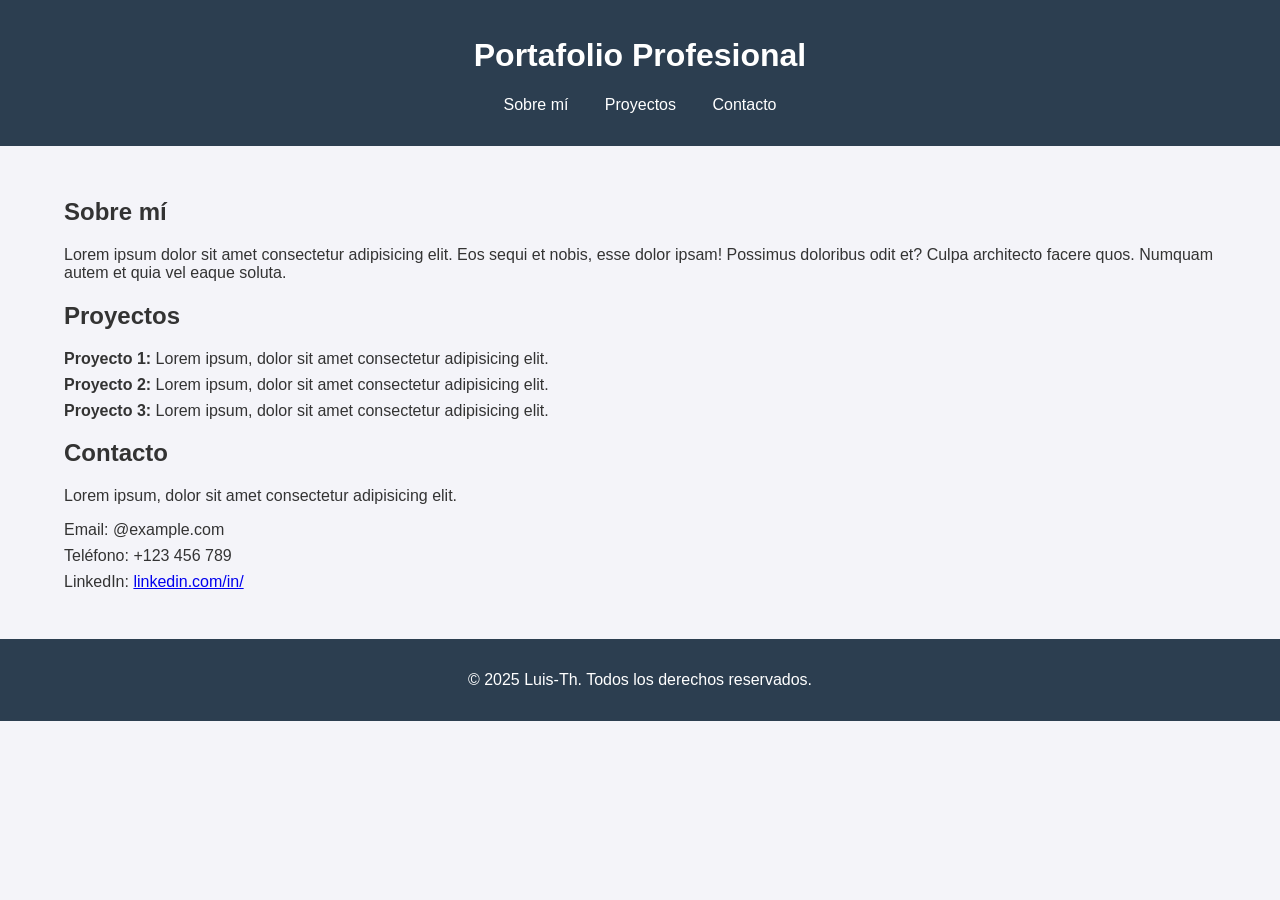
==== index.html @ f0400364 "Add files via upload" ====
<!DOCTYPE html>
<html lang="es">
<head>
    <meta charset="UTF-8">
    <meta name="viewport" content="width=device-width, initial-scale=1.0">
    <title>Portafolio</title>
    <link rel="stylesheet" href="./style/estilo.css">
</head>
<body id="fondo">
    <header>
        <div class="container">
            <h1>Portafolio Profesional</h1>
            <nav>
                <ul>
                    <li><a href="#about">Sobre mí</a></li>
                    <li><a href="#projects">Proyectos</a></li>
                    <li><a href="#contact">Contacto</a></li>
                </ul>
            </nav>
        </div>
    </header>
    <main>
        <section id="about" class="container">
            <h2>Sobre mí</h2>
            <p>Lorem ipsum dolor sit amet consectetur adipisicing elit. Eos sequi et nobis, esse dolor ipsam! Possimus doloribus odit et? Culpa architecto facere quos. Numquam autem et quia vel eaque soluta.</p>
        </section>
        <section id="projects" class="container">
            <h2>Proyectos</h2>
            <ul>
                <li><strong>Proyecto 1:</strong> Lorem ipsum, dolor sit amet consectetur adipisicing elit.</li>
                <li><strong>Proyecto 2:</strong> Lorem ipsum, dolor sit amet consectetur adipisicing elit.</li>
                <li><strong>Proyecto 3:</strong> Lorem ipsum, dolor sit amet consectetur adipisicing elit.</li>
            </ul>
        </section>
        <section id="contact" class="container">
            <h2>Contacto</h2>
            <p>Lorem ipsum, dolor sit amet consectetur adipisicing elit.</p>
            <ul>
                <li>Email: @example.com</li>
                <li>Teléfono: +123 456 789</li>
                <li>LinkedIn: <a href="https://www.linkedin.com/in/">linkedin.com/in/</a></li>
            </ul>
        </section>
    </main>
    <footer>
        <div class="container">
            <p>&copy; 2025 Luis-Th. Todos los derechos reservados.</p>
        </div>
    </footer>
    <script src="./scripts/main.js"></script>
</body>
</html>
---- style/estilo.css ----
body {
    font-family: 'Segoe UI', Tahoma, Geneva, Verdana, sans-serif;
    background-color: #f4f4f9;
    color: #333;
    margin: 0;
    padding: 0;
}

.container {
    width: 90%;
    max-width: 1200px;
    margin: 0 auto;
}

header {
    background-color: #2c3e50;
    color: white;
    padding: 1em 0;
    text-align: center;
}

nav ul {
    list-style-type: none;
    padding: 0;
}

nav ul li {
    display: inline;
    margin: 0 1em;
}

nav ul li a {
    color: white;
    text-decoration: none;
}

main {
    padding: 2em 0;
}

section {
    margin-bottom: 2em;
}

footer {
    background-color: #2c3e50;
    color: white;
    text-align: center;
    padding: 1em 0;
}

ul {
    list-style-type: none;
    padding: 0;
}

ul li {
    margin-bottom: 0.5em;
}

@media (max-width: 768px) {
    nav ul li {
        display: block;
        margin: 0.5em 0;
    }
}
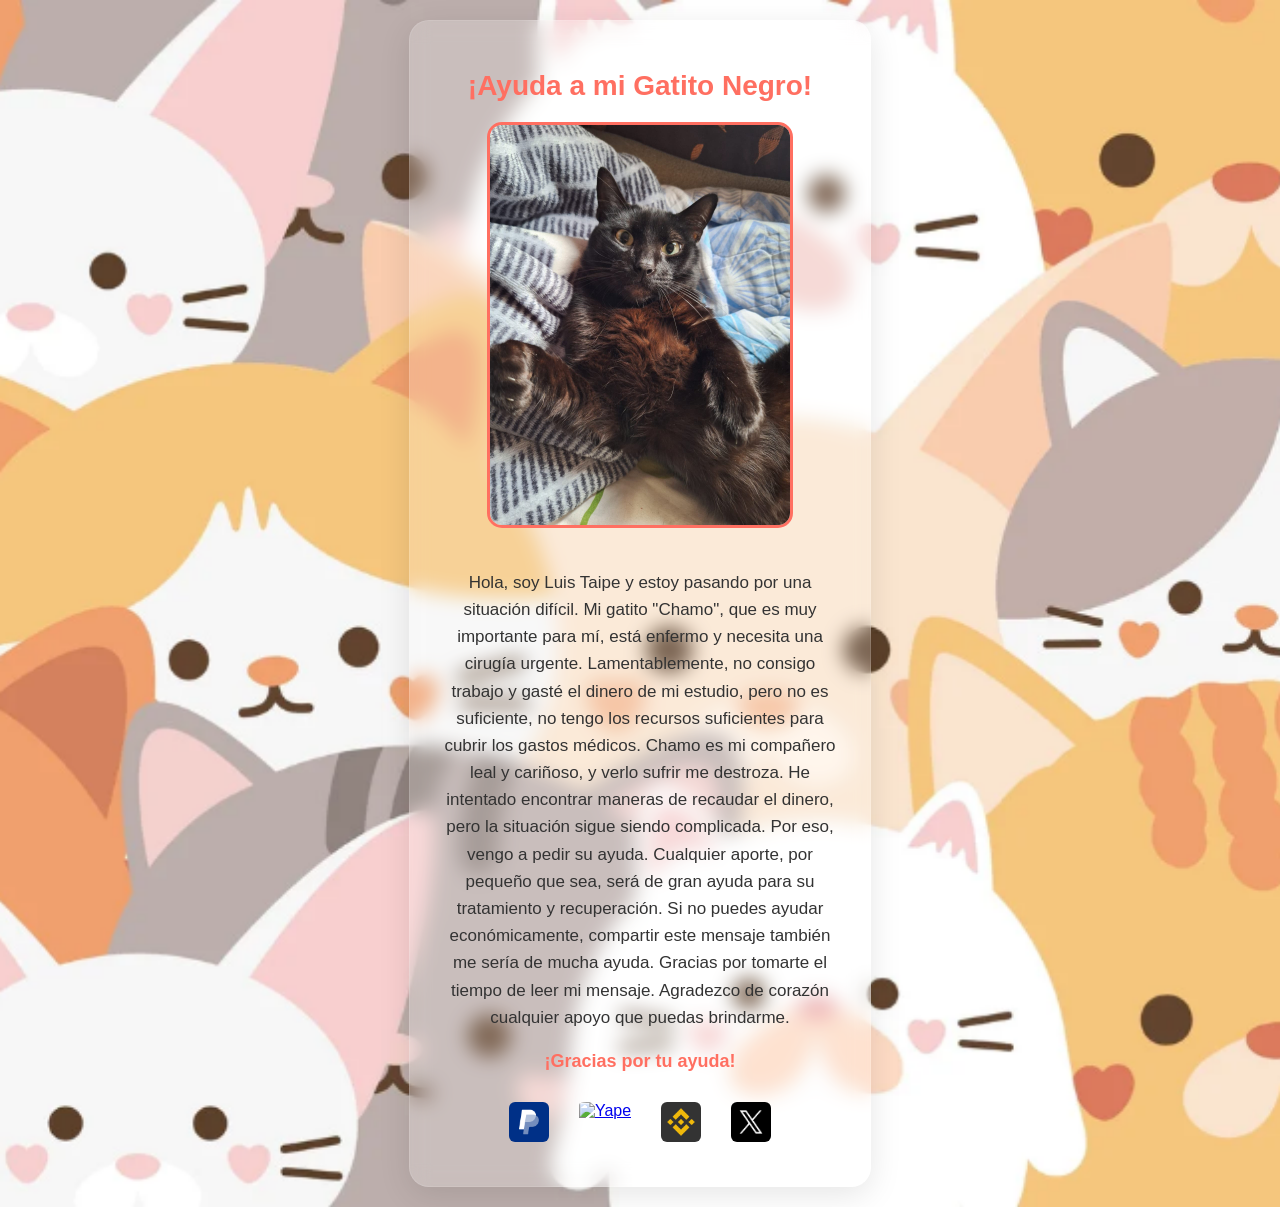
==== commit ef98b052: "Chamo Prueba" ====
--- a/index.html
+++ b/index.html
@@ -3,50 +3,168 @@
 <head>
     <meta charset="UTF-8">
     <meta name="viewport" content="width=device-width, initial-scale=1.0">
-    <title>Portafolio</title>
-    <link rel="stylesheet" href="./style/estilo.css">
+    <title>Recaudación para mi Gatito Negro</title>
+    <style>
+        :root {
+            --color-primary: #ff6f61; 
+            --color-background: #f0f0f0; 
+            --color-text: #333; 
+            --color-glass: rgba(255, 255, 255, 0.2); 
+            --color-shadow: rgba(0, 0, 0, 0.1); 
+        }
+
+        @media (prefers-color-scheme: dark) {
+            :root {
+                --color-background: #1a1a1a; 
+                --color-text: #f0f0f0; 
+                --color-glass: rgba(0, 0, 0, 0.2); 
+                --color-shadow: rgba(255, 255, 255, 0.1); 
+            }
+        }
+
+        body {
+            font-family: 'Segoe UI', Arial, sans-serif;
+            background-image: url('./gatos.png');
+            background-size: cover;
+            background-position: center;
+            background-repeat: no-repeat;
+            margin: 0;
+            padding: 0;
+            display: flex;
+            justify-content: center;
+            align-items: center;
+            min-height: 100vh;
+            color: var(--color-text);
+            transition: background-color 0.5s, color 0.5s;
+        }
+
+        .container {
+            background: var(--color-glass);
+            backdrop-filter: blur(10px); 
+            padding: 30px;
+            border-radius: 20px;
+            box-shadow: 0 8px 32px var(--color-shadow);
+            text-align: center;
+            max-width: 90%;
+            width: 400px;
+            margin: 20px;
+            border: 1px solid rgba(255, 255, 255, 0.1); 
+            animation: fadeIn 1s ease-out; 
+        }
+
+        h1 {
+            color: var(--color-primary);
+            font-size: 28px;
+            margin-bottom: 20px;
+            font-weight: 700;
+        }
+
+        .cat-image {
+            width: 100%;
+            max-width: 300px;
+            border-radius: 15px;
+            margin-bottom: 20px;
+            border: 3px solid var(--color-primary);
+            transition: transform 0.3s ease;
+        }
+
+        .cat-image:hover {
+            transform: scale(1.05); 
+        }
+
+        .description {
+            color: var(--color-text);
+            font-size: 17px;
+            line-height: 1.6;
+            margin-bottom: 20px;
+        }
+
+        .thank-you {
+            color: var(--color-primary);
+            font-size: 18px;
+            font-weight: 600;
+            margin-bottom: 20px;
+        }
+
+        .payment-buttons {
+            display: flex;
+            justify-content: center;
+            gap: 10px; 
+        }
+
+        .payment-button {
+            background-color: transparent; 
+            border: none;
+            padding: 10px;
+            border-radius: 50%; 
+            cursor: pointer;
+            transition: transform 0.3s ease;
+        }
+
+        .payment-button img {
+            width: 40px; 
+            height: 40px;
+            border-radius: 15%; 
+            transition: transform 0.3s ease;
+        }
+
+        .payment-button:hover {
+            transform: translateY(-5px); 
+        }
+
+        .payment-button:hover img {
+            transform: scale(1.1); 
+        }
+
+        @keyframes fadeIn {
+            from { opacity: 0; transform: translateY(20px); }
+            to { opacity: 1; transform: translateY(0); }
+        }
+
+        @media (max-width: 600px) {
+            h1 {
+                font-size: 24px;
+            }
+
+            .description, .thank-you {
+                font-size: 14px;
+            }
+
+            .payment-button img {
+                width: 30px; 
+                height: 30px;
+            }
+        }
+    </style>
 </head>
-<body id="fondo">
-    <header>
-        <div class="container">
-            <h1>Portafolio Profesional</h1>
-            <nav>
-                <ul>
-                    <li><a href="#about">Sobre mí</a></li>
-                    <li><a href="#projects">Proyectos</a></li>
-                    <li><a href="#contact">Contacto</a></li>
-                </ul>
-            </nav>
+<body>
+    <div class="container">
+        <h1>¡Ayuda a mi Gatito Negro!</h1>
+        <img src="./chamo.jpeg" alt="Foto de mi gatito negro" class="cat-image">
+        <p class="description">
+            Hola, soy Luis Taipe y estoy pasando por una situación difícil. Mi gatito "Chamo", que es muy importante para mí, está enfermo y necesita una cirugía urgente. Lamentablemente, no consigo trabajo y gasté el dinero de mi estudio, pero no es suficiente, no tengo los recursos suficientes para cubrir los gastos médicos.
+
+Chamo es mi compañero leal y cariñoso, y verlo sufrir me destroza. He intentado encontrar maneras de recaudar el dinero, pero la situación sigue siendo complicada.
+
+Por eso, vengo a pedir su ayuda. Cualquier aporte, por pequeño que sea, será de gran ayuda para su tratamiento y recuperación. Si no puedes ayudar económicamente, compartir este mensaje también me sería de mucha ayuda.
+
+Gracias por tomarte el tiempo de leer mi mensaje. Agradezco de corazón cualquier apoyo que puedas brindarme.
+        </p>
+        <p class="thank-you">¡Gracias por tu ayuda!</p>
+        <div class="payment-buttons">
+            <a href="https://www.paypal.me/Luisth05" target="_blank" class="payment-button">
+                <img src="./paypal.png" alt="PayPal">
+            </a>
+            <a href="https://yape.com" target="_blank" class="payment-button">
+                <img src="./yape.png" alt="Yape">
+            </a>
+            <a href="https://otrometododepago.com" target="_blank" class="payment-button">
+                <img src="./binance.png" alt="Binance">
+            </a>
+            <a href="https://x.com/i/flow/login?redirect_after_login=%2FLuisTH054" target="_blank" class="payment-button">
+                <img src="./X.png" alt="X">
+            </a>
         </div>
-    </header>
-    <main>
-        <section id="about" class="container">
-            <h2>Sobre mí</h2>
-            <p>Lorem ipsum dolor sit amet consectetur adipisicing elit. Eos sequi et nobis, esse dolor ipsam! Possimus doloribus odit et? Culpa architecto facere quos. Numquam autem et quia vel eaque soluta.</p>
-        </section>
-        <section id="projects" class="container">
-            <h2>Proyectos</h2>
-            <ul>
-                <li><strong>Proyecto 1:</strong> Lorem ipsum, dolor sit amet consectetur adipisicing elit.</li>
-                <li><strong>Proyecto 2:</strong> Lorem ipsum, dolor sit amet consectetur adipisicing elit.</li>
-                <li><strong>Proyecto 3:</strong> Lorem ipsum, dolor sit amet consectetur adipisicing elit.</li>
-            </ul>
-        </section>
-        <section id="contact" class="container">
-            <h2>Contacto</h2>
-            <p>Lorem ipsum, dolor sit amet consectetur adipisicing elit.</p>
-            <ul>
-                <li>Email: @example.com</li>
-                <li>Teléfono: +123 456 789</li>
-                <li>LinkedIn: <a href="https://www.linkedin.com/in/">linkedin.com/in/</a></li>
-            </ul>
-        </section>
-    </main>
-    <footer>
-        <div class="container">
-            <p>&copy; 2025 Luis-Th. Todos los derechos reservados.</p>
-        </div>
-    </footer>
-    <script src="./scripts/main.js"></script>
+    </div>
 </body>
 </html>
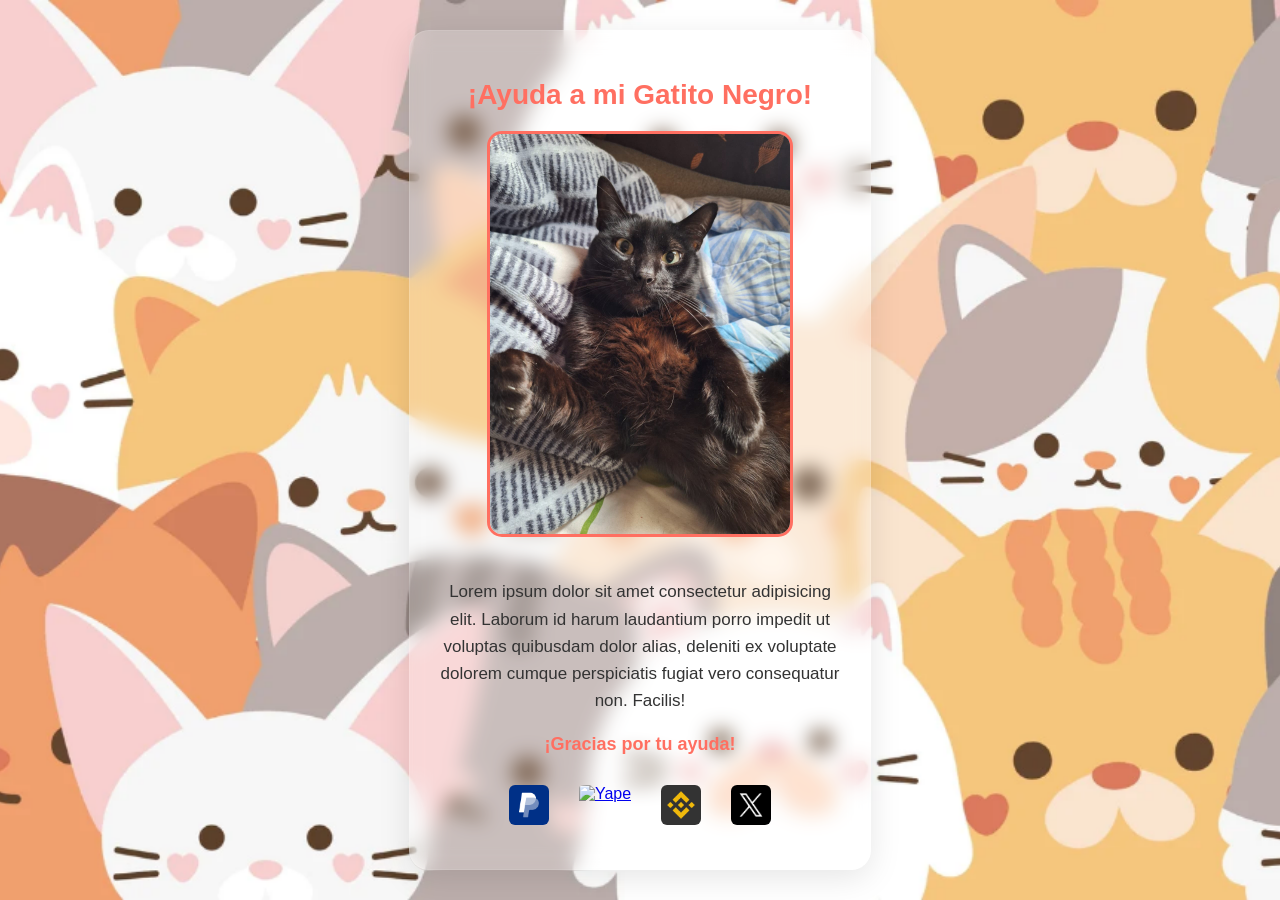
==== commit 6bc2ff1b: "Update index.html" ====
--- a/index.html
+++ b/index.html
@@ -142,13 +142,7 @@
         <h1>¡Ayuda a mi Gatito Negro!</h1>
         <img src="./chamo.jpeg" alt="Foto de mi gatito negro" class="cat-image">
         <p class="description">
-            Hola, soy Luis Taipe y estoy pasando por una situación difícil. Mi gatito "Chamo", que es muy importante para mí, está enfermo y necesita una cirugía urgente. Lamentablemente, no consigo trabajo y gasté el dinero de mi estudio, pero no es suficiente, no tengo los recursos suficientes para cubrir los gastos médicos.
-
-Chamo es mi compañero leal y cariñoso, y verlo sufrir me destroza. He intentado encontrar maneras de recaudar el dinero, pero la situación sigue siendo complicada.
-
-Por eso, vengo a pedir su ayuda. Cualquier aporte, por pequeño que sea, será de gran ayuda para su tratamiento y recuperación. Si no puedes ayudar económicamente, compartir este mensaje también me sería de mucha ayuda.
-
-Gracias por tomarte el tiempo de leer mi mensaje. Agradezco de corazón cualquier apoyo que puedas brindarme.
+            Lorem ipsum dolor sit amet consectetur adipisicing elit. Laborum id harum laudantium porro impedit ut voluptas quibusdam dolor alias, deleniti ex voluptate dolorem cumque perspiciatis fugiat vero consequatur non. Facilis!
         </p>
         <p class="thank-you">¡Gracias por tu ayuda!</p>
         <div class="payment-buttons">
@@ -167,4 +161,4 @@
         </div>
     </div>
 </body>
-</html>+</html>
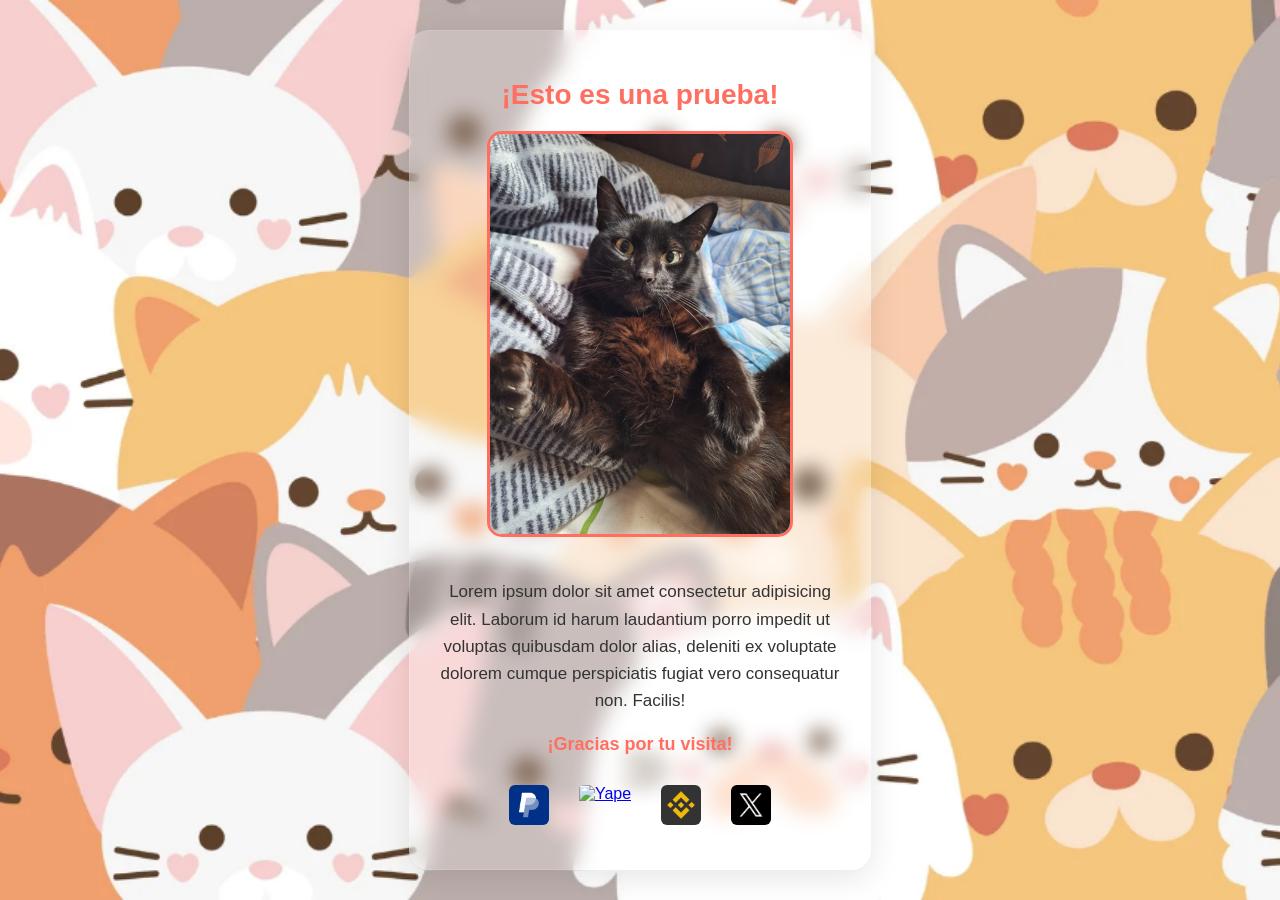
==== commit ecea6e88: "Update index.html" ====
--- a/index.html
+++ b/index.html
@@ -3,7 +3,7 @@
 <head>
     <meta charset="UTF-8">
     <meta name="viewport" content="width=device-width, initial-scale=1.0">
-    <title>Recaudación para mi Gatito Negro</title>
+    <title>Prueba</title>
     <style>
         :root {
             --color-primary: #ff6f61; 
@@ -139,12 +139,12 @@
 </head>
 <body>
     <div class="container">
-        <h1>¡Ayuda a mi Gatito Negro!</h1>
+        <h1>¡Esto es una prueba!</h1>
         <img src="./chamo.jpeg" alt="Foto de mi gatito negro" class="cat-image">
         <p class="description">
             Lorem ipsum dolor sit amet consectetur adipisicing elit. Laborum id harum laudantium porro impedit ut voluptas quibusdam dolor alias, deleniti ex voluptate dolorem cumque perspiciatis fugiat vero consequatur non. Facilis!
         </p>
-        <p class="thank-you">¡Gracias por tu ayuda!</p>
+        <p class="thank-you">¡Gracias por tu visita!</p>
         <div class="payment-buttons">
             <a href="https://www.paypal.me/Luisth05" target="_blank" class="payment-button">
                 <img src="./paypal.png" alt="PayPal">
@@ -155,7 +155,7 @@
             <a href="https://otrometododepago.com" target="_blank" class="payment-button">
                 <img src="./binance.png" alt="Binance">
             </a>
-            <a href="https://x.com/i/flow/login?redirect_after_login=%2FLuisTH054" target="_blank" class="payment-button">
+            <a href="https://mobile.x.com/LuisTH054" target="_blank" class="payment-button">
                 <img src="./X.png" alt="X">
             </a>
         </div>
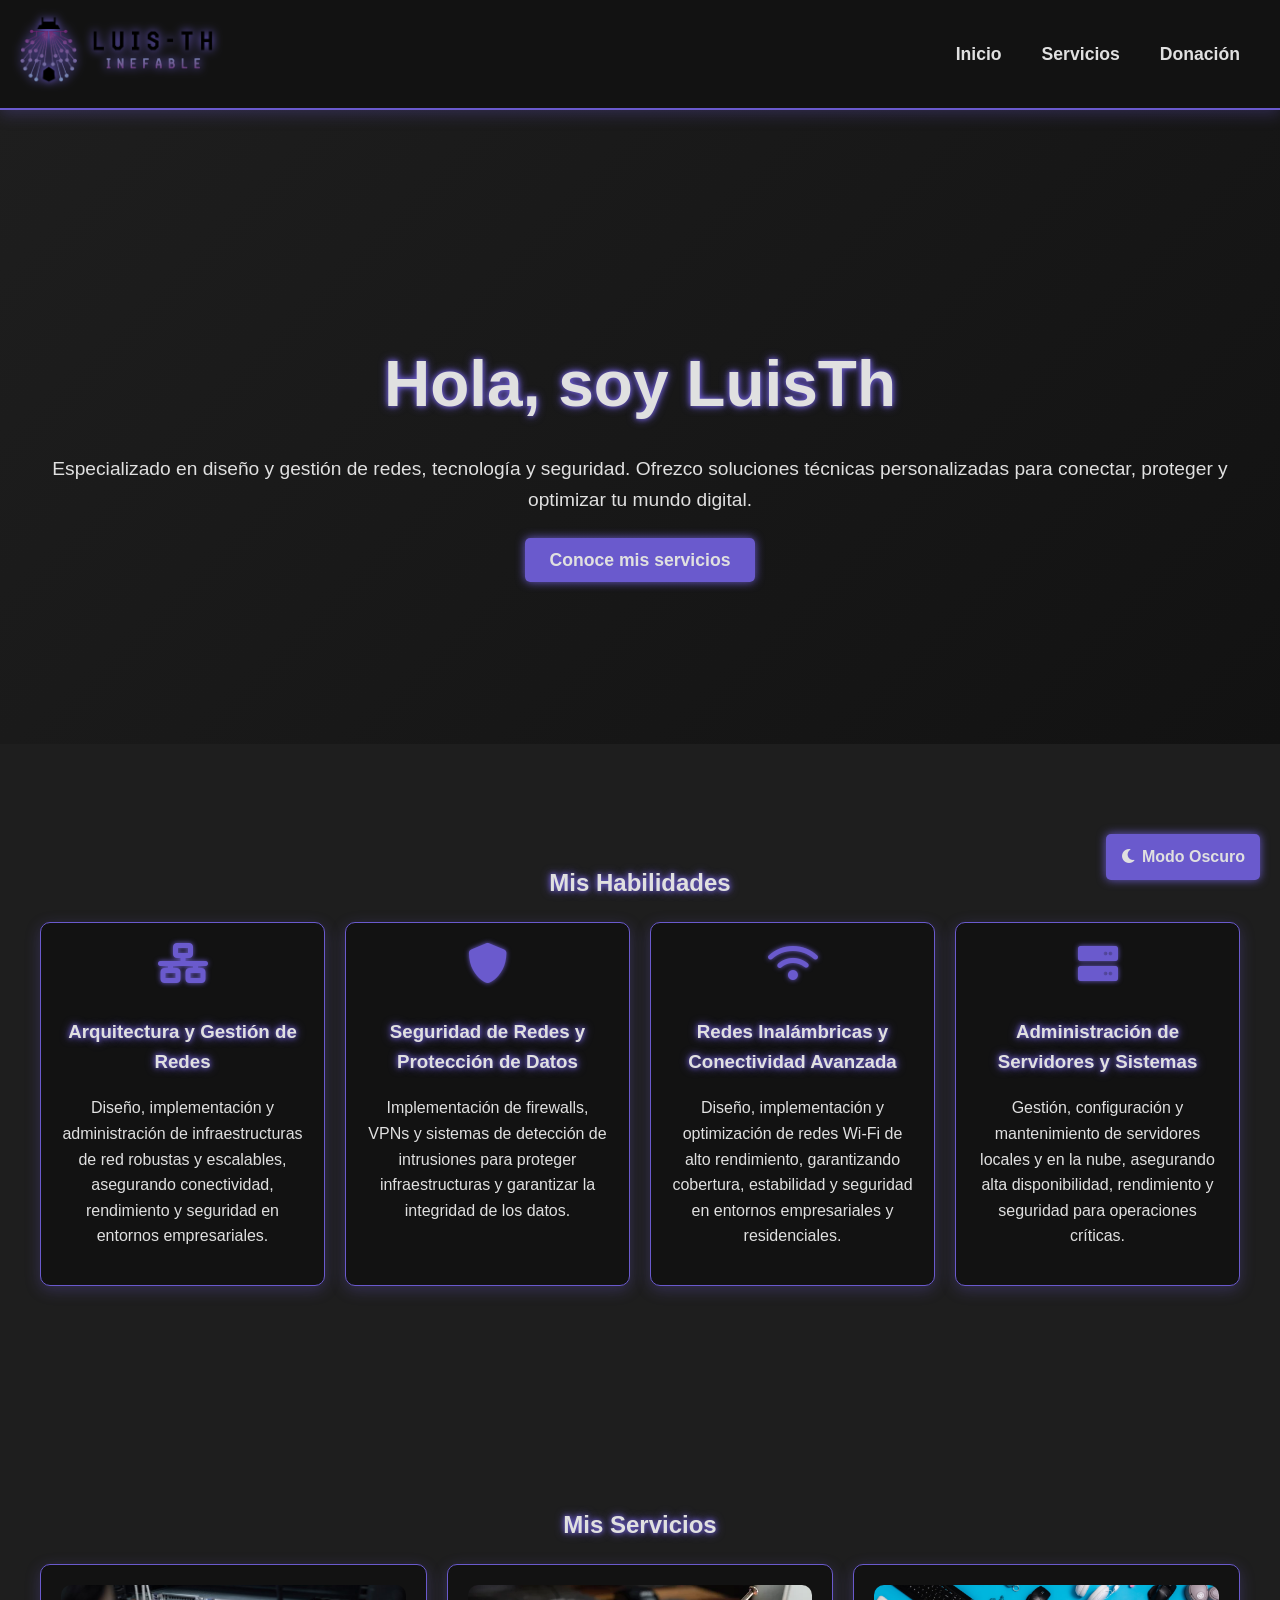
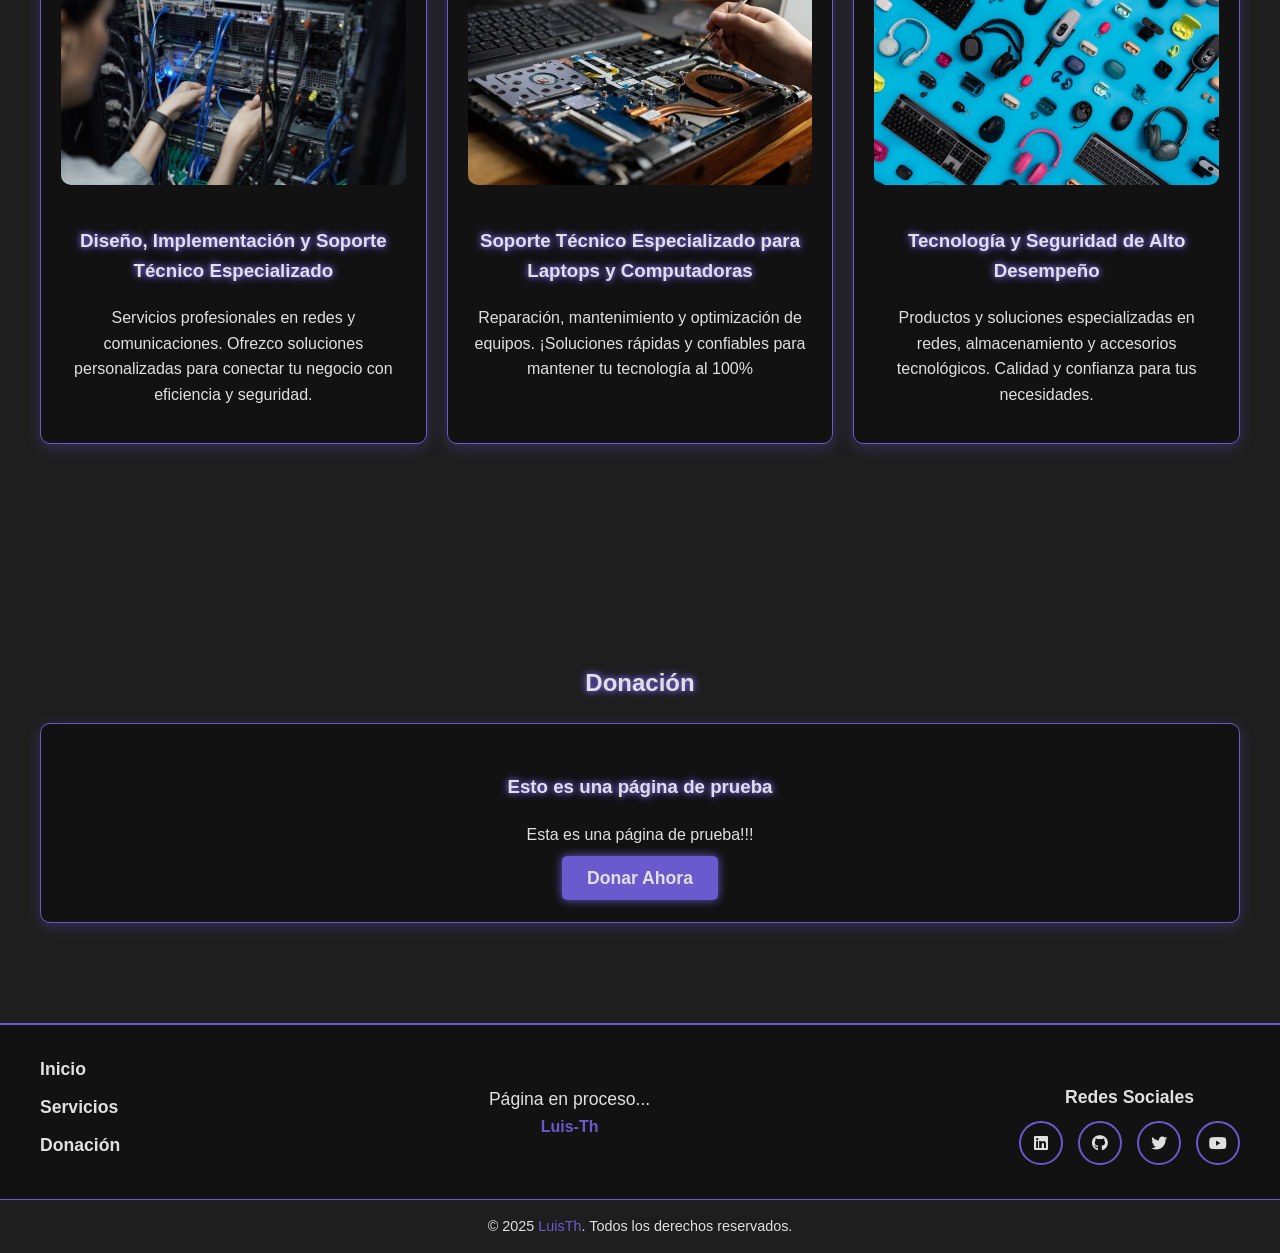
==== commit b69fd1e3: "Add files via upload" ====
--- a/index.html
+++ b/index.html
@@ -2,163 +2,233 @@
 <html lang="es">
 <head>
     <meta charset="UTF-8">
-    <meta name="viewport" content="width=device-width, initial-scale=1.0">
-    <title>Prueba</title>
+    <meta name="viewport" content="width=device-width, initial-scale=1">
+    <title>LuisTh 👤</title>
+    <link rel="stylesheet" href="https://cdnjs.cloudflare.com/ajax/libs/font-awesome/6.0.0-beta3/css/all.min.css">
     <style>
-        :root {
-            --color-primary: #ff6f61; 
-            --color-background: #f0f0f0; 
-            --color-text: #333; 
-            --color-glass: rgba(255, 255, 255, 0.2); 
-            --color-shadow: rgba(0, 0, 0, 0.1); 
-        }
-
-        @media (prefers-color-scheme: dark) {
-            :root {
-                --color-background: #1a1a1a; 
-                --color-text: #f0f0f0; 
-                --color-glass: rgba(0, 0, 0, 0.2); 
-                --color-shadow: rgba(255, 255, 255, 0.1); 
-            }
-        }
-
-        body {
-            font-family: 'Segoe UI', Arial, sans-serif;
-            background-image: url('./gatos.png');
-            background-size: cover;
-            background-position: center;
-            background-repeat: no-repeat;
-            margin: 0;
-            padding: 0;
-            display: flex;
-            justify-content: center;
-            align-items: center;
-            min-height: 100vh;
-            color: var(--color-text);
-            transition: background-color 0.5s, color 0.5s;
-        }
-
-        .container {
-            background: var(--color-glass);
-            backdrop-filter: blur(10px); 
-            padding: 30px;
-            border-radius: 20px;
-            box-shadow: 0 8px 32px var(--color-shadow);
-            text-align: center;
-            max-width: 90%;
-            width: 400px;
-            margin: 20px;
-            border: 1px solid rgba(255, 255, 255, 0.1); 
-            animation: fadeIn 1s ease-out; 
-        }
-
-        h1 {
-            color: var(--color-primary);
-            font-size: 28px;
-            margin-bottom: 20px;
-            font-weight: 700;
-        }
-
-        .cat-image {
-            width: 100%;
-            max-width: 300px;
-            border-radius: 15px;
-            margin-bottom: 20px;
-            border: 3px solid var(--color-primary);
-            transition: transform 0.3s ease;
-        }
-
-        .cat-image:hover {
-            transform: scale(1.05); 
-        }
-
-        .description {
-            color: var(--color-text);
-            font-size: 17px;
-            line-height: 1.6;
-            margin-bottom: 20px;
-        }
-
-        .thank-you {
-            color: var(--color-primary);
-            font-size: 18px;
-            font-weight: 600;
-            margin-bottom: 20px;
-        }
-
-        .payment-buttons {
-            display: flex;
-            justify-content: center;
-            gap: 10px; 
-        }
-
-        .payment-button {
-            background-color: transparent; 
-            border: none;
-            padding: 10px;
-            border-radius: 50%; 
-            cursor: pointer;
-            transition: transform 0.3s ease;
-        }
-
-        .payment-button img {
-            width: 40px; 
-            height: 40px;
-            border-radius: 15%; 
-            transition: transform 0.3s ease;
-        }
-
-        .payment-button:hover {
-            transform: translateY(-5px); 
-        }
-
-        .payment-button:hover img {
-            transform: scale(1.1); 
-        }
-
-        @keyframes fadeIn {
-            from { opacity: 0; transform: translateY(20px); }
-            to { opacity: 1; transform: translateY(0); }
-        }
-
-        @media (max-width: 600px) {
-            h1 {
-                font-size: 24px;
-            }
-
-            .description, .thank-you {
-                font-size: 14px;
-            }
-
-            .payment-button img {
-                width: 30px; 
-                height: 30px;
-            }
-        }
+        body{font-family:'Rajdhani',sans-serif;margin:0;padding:0;background:#1E1E1E;color:#E0E0E0;line-height:1.6;transition:background .5s ease,color .5s ease}
+        body.light{background:#F5F5F5;color:#333}
+        h1,h2,h3{font-family:'Orbitron',sans-serif;color:#E0E0E0;text-shadow:0 0 5px #6A5ACD,0 0 10px #6A5ACD;transition:color .5s ease,text-shadow .5s ease}
+        body.light h1,body.light h2,body.light h3{color:#333;text-shadow:0 0 5px #7B68EE,0 0 10px #7B68EE}
+        a{color:#E0E0E0;text-decoration:none;transition:color .3s ease}
+        body.light a{color:#333}
+        a:hover{color:#7B68EE}
+        .ctn{max-width:1200px;margin:0 auto;padding:20px}
+        p{color:#E0E0E0;transition:color .5s ease}
+        body.light p{color:#555}
+        nav{background:#121212;padding:15px 0;position:sticky;top:0;z-index:1000;box-shadow:0 4px 15px rgba(106,90,205,.3);border-bottom:2px solid #6A5ACD;transition:background .5s ease,box-shadow .5s ease,border-color .5s ease}
+        body.light nav{background:#F5F5F5;box-shadow:0 4px 15px rgba(123,104,238,.3);border-bottom:2px solid #7B68EE}
+        .nav-ctn{display:flex;justify-content:space-between;align-items:center;padding:0 20px}
+        .nav-logo img{height:70px;filter:drop-shadow(0 0 5px #6A5ACD) brightness(1.2);transition:transform .3s ease,filter .3s ease;animation:glow 2s infinite alternate}
+        body.light .nav-logo img{filter:drop-shadow(0 0 5px #7B68EE) brightness(1.2)}
+        .nav-logo img:hover{transform:scale(1.1);filter:drop-shadow(0 0 15px #6A5ACD) brightness(1.5)}
+        body.light .nav-logo img:hover{filter:drop-shadow(0 0 15px #7B68EE) brightness(1.5)}
+        @keyframes glow{0%{filter:drop-shadow(0 0 5px #6A5ACD) brightness(1.2)}100%{filter:drop-shadow(0 0 15px #6A5ACD) brightness(1.5)}}
+        .nav-menu{display:flex;list-style:none;margin:0;padding:0}
+        .nav-menu li{margin:0 20px}
+        .nav-menu li a{font-weight:bold;font-size:1.1em;transition:color .3s ease}
+        .nav-menu li a:hover{color:#7B68EE}
+        .menu-icon{display:none;font-size:1.5em;cursor:pointer;color:#6A5ACD}
+        body.light .menu-icon{color:#7B68EE}
+        @media (max-width:768px){.nav-menu{display:none;flex-direction:column;background:#121212;position:absolute;top:60px;right:20px;width:200px;box-shadow:0 4px 15px rgba(106,90,205,.3);border-radius:10px;padding:10px;animation:slideDown .5s ease}body.light .nav-menu{background:#F5F5F5;box-shadow:0 4px 15px rgba(123,104,238,.3)}@keyframes slideDown{0%{opacity:0;transform:translateY(-20px)}100%{opacity:1;transform:translateY(0)}}.nav-menu.active{display:flex}.nav-menu li{margin:10px 0;text-align:center}.menu-icon{display:block}}
+        #home{background:linear-gradient(135deg,#1E1E1E,#121212);color:#E0E0E0;padding:150px 0;text-align:center;transition:background .5s ease}
+        body.light #home{background:linear-gradient(135deg,#F5F5F5,#E0E0E0)}
+        #home h1{font-size:4em;margin-bottom:10px;animation:fadeIn 2s ease-in-out}
+        #home p{font-size:1.2em;margin-bottom:30px;animation:fadeIn 2.5s ease-in-out}
+        #home .btn{background:#6A5ACD;color:#E0E0E0;padding:12px 25px;border-radius:5px;font-weight:bold;font-size:1.1em;transition:background .3s ease,transform .3s ease;animation:fadeIn 3s ease-in-out;box-shadow:0 0 10px #6A5ACD}
+        body.light #home .btn{background:#7B68EE;box-shadow:0 0 10px #7B68EE}
+        #home .btn:hover{background:#7B68EE;transform:scale(1.05)}
+        body.light #home .btn:hover{background:#6A5ACD}
+        #skills{padding:80px 0;text-align:center}
+        .skills-grid{display:grid;grid-template-columns:repeat(auto-fit,minmax(250px,1fr));gap:20px}
+        .skill-card{background:#121212;padding:20px;border-radius:10px;box-shadow:0 4px 15px rgba(106,90,205,.3);transition:transform .3s ease,box-shadow .3s ease;border:1px solid #6A5ACD}
+        body.light .skill-card{background:#FFF;box-shadow:0 4px 15px rgba(123,104,238,.3);border:1px solid #7B68EE}
+        .skill-card:hover{transform:translateY(-10px);box-shadow:0 8px 25px rgba(106,90,205,.5)}
+        body.light .skill-card:hover{box-shadow:0 8px 25px rgba(123,104,238,.5)}
+        .skill-card .icon{font-size:2.5em;color:#6A5ACD;margin-bottom:15px;text-shadow:0 0 5px #6A5ACD}
+        body.light .skill-card .icon{color:#7B68EE;text-shadow:0 0 5px #7B68EE}
+        #services{padding:80px 0;text-align:center}
+        .projects-grid{display:grid;grid-template-columns:repeat(auto-fit,minmax(300px,1fr));gap:20px}
+        .project-card{background:#121212;padding:20px;border-radius:10px;box-shadow:0 4px 15px rgba(106,90,205,.3);transition:transform .3s ease,box-shadow .3s ease;border:1px solid #6A5ACD}
+        body.light .project-card{background:#FFF;box-shadow:0 4px 15px rgba(123,104,238,.3);border:1px solid #7B68EE}
+        .project-card img{width:100%;height:200px;object-fit:cover;border-radius:10px;margin-bottom:15px}
+        .project-card:hover{transform:translateY(-10px);box-shadow:0 8px 25px rgba(106,90,205,.5)}
+        body.light .project-card:hover{box-shadow:0 8px 25px rgba(123,104,238,.5)}
+        #donation{padding:80px 0;text-align:center}
+        .donation-box{background:#121212;padding:30px;border-radius:10px;box-shadow:0 4px 15px rgba(106,90,205,.3);border:1px solid #6A5ACD}
+        body.light .donation-box{background:#FFF;box-shadow:0 4px 15px rgba(123,104,238,.3);border:1px solid #7B68EE}
+        .donation-box h3{margin-bottom:20px}
+        .donation-box .btn{background:#6A5ACD;color:#E0E0E0;padding:12px 25px;border-radius:5px;font-weight:bold;font-size:1.1em;transition:background .3s ease,transform .3s ease;box-shadow:0 0 10px #6A5ACD}
+        body.light .donation-box .btn{background:#7B68EE;box-shadow:0 0 10px #7B68EE}
+        .donation-box .btn:hover{background:#7B68EE;transform:scale(1.05)}
+        body.light .donation-box .btn:hover{background:#6A5ACD}
+        footer{background:#121212;color:#E0E0E0;padding:30px 0;border-top:2px solid #6A5ACD;transition:background .5s ease,border-color .5s ease}
+        body.light footer{background:#F5F5F5;border-top:2px solid #7B68EE}
+        .footer-ctn{display:flex;justify-content:space-between;align-items:center;max-width:1200px;margin:0 auto;padding:0 20px}
+        .footer-links ul{list-style:none;padding:0;margin:0}
+        .footer-links ul li{margin-bottom:10px}
+        .footer-links ul li a{color:#E0E0E0;font-weight:bold;font-size:1.1em;transition:color .3s ease}
+        body.light .footer-links ul li a{color:#333}
+        .footer-links ul li a:hover{color:#7B68EE}
+        .footer-social{display:flex;flex-direction:column;align-items:center}
+        .footer-social h4{font-weight:bold;font-size:1.1em;margin-bottom:10px;color:#E0E0E0}
+        body.light .footer-social h4{color:#333}
+        .social-icons{display:flex;gap:15px}
+        .social-icons .btn{width:40px;height:40px;border-radius:50%;display:flex;align-items:center;justify-content:center;transition:background .3s ease,transform .3s ease;border:2px solid #6A5ACD;background:transparent}
+        body.light .social-icons .btn{border:2px solid #7B68EE}
+        .social-icons .btn:hover{transform:scale(1.1);background:#6A5ACD}
+        body.light .social-icons .btn:hover{background:#7B68EE}
+        .social-icons .btn svg{color:#E0E0E0;width:20px;height:20px;transition:color .3s ease}
+        body.light .social-icons .btn svg{color:#333}
+        .social-icons .btn:hover svg{color:#fff}
+        .footer-center{text-align:center;margin:20px 0}
+        .footer-center p{font-size:1.1em;margin:0}
+        .footer-center a{color:#6A5ACD;font-weight:bold;transition:color .3s ease}
+        body.light .footer-center a{color:#7B68EE}
+        .footer-center a:hover{color:#7B68EE}
+        body.light .footer-center a:hover{color:#6A5ACD}
+        .subfooter{background:#1E1E1E;padding:15px 0;text-align:center;border-top:1px solid #6A5ACD;transition:background .5s ease,border-color .5s ease}
+        body.light .subfooter{background:#E0E0E0;border-top:1px solid #7B68EE}
+        .subfooter p{margin:0;font-size:.9em}
+        .luist{text-decoration:none;color:#6A5ACD}
+        body.light .luist{color:#7B68EE}
+        .luist:hover{color:#7B68EE}
+        body.light .luist:hover{color:#6A5ACD}
+        .mode-toggle{position:fixed;bottom:20px;right:20px;background:#6A5ACD;color:#E0E0E0;padding:10px 15px;border-radius:5px;font-weight:bold;cursor:pointer;transition:background .3s ease,transform .3s ease;box-shadow:0 0 10px #6A5ACD}
+        body.light .mode-toggle{background:#7B68EE;box-shadow:0 0 10px #7B68EE}
+        .mode-toggle:hover{transform:scale(1.05)}
+        @keyframes fadeIn{from{opacity:0}to{opacity:1}}
     </style>
 </head>
 <body>
-    <div class="container">
-        <h1>¡Esto es una prueba!</h1>
-        <img src="./chamo.jpeg" alt="Foto de mi gatito negro" class="cat-image">
-        <p class="description">
-            Lorem ipsum dolor sit amet consectetur adipisicing elit. Laborum id harum laudantium porro impedit ut voluptas quibusdam dolor alias, deleniti ex voluptate dolorem cumque perspiciatis fugiat vero consequatur non. Facilis!
-        </p>
-        <p class="thank-you">¡Gracias por tu visita!</p>
-        <div class="payment-buttons">
-            <a href="https://www.paypal.me/Luisth05" target="_blank" class="payment-button">
-                <img src="./paypal.png" alt="PayPal">
-            </a>
-            <a href="https://yape.com" target="_blank" class="payment-button">
-                <img src="./yape.png" alt="Yape">
-            </a>
-            <a href="https://otrometododepago.com" target="_blank" class="payment-button">
-                <img src="./binance.png" alt="Binance">
-            </a>
-            <a href="https://mobile.x.com/LuisTH054" target="_blank" class="payment-button">
-                <img src="./X.png" alt="X">
-            </a>
-        </div>
+    <nav>
+        <div class="nav-ctn">
+            <div class="nav-logo">
+                <a href="index.html"><img src="luisth.png" alt="LuisTh Logo"></a>
+            </div>
+            <ul class="nav-menu" id="navMenu">
+                <li><a href="#home">Inicio</a></li>
+                <li><a href="#services">Servicios</a></li>
+                <li><a href="#donation">Donación</a></li>
+            </ul>
+            <div class="menu-icon" id="menuIcon">
+                <i class="fas fa-bars"></i>
+            </div>
+        </div>
+    </nav>
+    <section id="home">
+        <div class="ctn">
+            <h1>Hola, soy LuisTh</h1>
+            <p>Especializado en diseño y gestión de redes, tecnología y seguridad. Ofrezco soluciones técnicas personalizadas para conectar, proteger y optimizar tu mundo digital.</p>
+            <a href="#services" class="btn">Conoce mis servicios</a>
+        </div>
+    </section>
+    <section id="skills">
+        <div class="ctn">
+            <h2>Mis Habilidades</h2>
+            <div class="skills-grid">
+                <div class="skill-card">
+                    <i class="fas fa-network-wired icon"></i>
+                    <h3>Arquitectura y Gestión de Redes</h3>
+                    <p>Diseño, implementación y administración de infraestructuras de red robustas y escalables, asegurando conectividad, rendimiento y seguridad en entornos empresariales.</p>
+                </div>
+                <div class="skill-card">
+                    <i class="fas fa-shield-alt icon"></i>
+                    <h3>Seguridad de Redes y Protección de Datos</h3>
+                    <p>Implementación de firewalls, VPNs y sistemas de detección de intrusiones para proteger infraestructuras y garantizar la integridad de los datos.</p>
+                </div>
+                <div class="skill-card">
+                    <i class="fas fa-wifi icon"></i>
+                    <h3>Redes Inalámbricas y Conectividad Avanzada</h3>
+                    <p>Diseño, implementación y optimización de redes Wi-Fi de alto rendimiento, garantizando cobertura, estabilidad y seguridad en entornos empresariales y residenciales.</p>
+                </div>
+                <div class="skill-card">
+                    <i class="fas fa-server icon"></i>
+                    <h3>Administración de Servidores y Sistemas</h3>
+                    <p>Gestión, configuración y mantenimiento de servidores locales y en la nube, asegurando alta disponibilidad, rendimiento y seguridad para operaciones críticas.</p>
+                </div>
+            </div>
+        </div>
+    </section>
+    <section id="services">
+        <div class="ctn">
+            <h2>Mis Servicios</h2>
+            <div class="projects-grid">
+                <div class="project-card">
+                    <img src="net.jpg" alt="Diseño de Red LAN">
+                    <h3>Diseño, Implementación y Soporte Técnico Especializado</h3>
+                    <p>Servicios profesionales en redes y comunicaciones. Ofrezco soluciones personalizadas para conectar tu negocio con eficiencia y seguridad.</p>
+                </div>
+                <div class="project-card">
+                    <img src="repair.jpg" alt="Configuración de VPN">
+                    <h3>Soporte Técnico Especializado para Laptops y Computadoras</h3>
+                    <p>Reparación, mantenimiento y optimización de equipos. ¡Soluciones rápidas y confiables para mantener tu tecnología al 100%</p>
+                </div>
+                <div class="project-card">
+                    <img src="gadgets.png" alt="Optimización de Red Wi-Fi">
+                    <h3>Tecnología y Seguridad de Alto Desempeño</h3>
+                    <p>Productos y soluciones especializadas en redes, almacenamiento y accesorios tecnológicos. Calidad y confianza para tus necesidades.</p>
+                </div>
+            </div>
+        </div>
+    </section>
+    <section id="donation">
+        <div class="ctn">
+            <h2>Donación</h2>
+            <div class="donation-box">
+                <h3>Esto es una página de prueba</h3>
+                <p>Esta es una página de prueba!!!</p>
+                <a href="https://www.paypal.me/Luisth05" target="_blank" class="btn">Donar Ahora</a>
+            </div>
+        </div>
+    </section>
+    <footer>
+        <div class="footer-ctn">
+            <div class="footer-links">
+                <ul>
+                    <li><a href="#home">Inicio</a></li>
+                    <li><a href="#services">Servicios</a></li>
+                    <li><a href="#donation">Donación</a></li>
+                </ul>
+            </div>
+            <div class="footer-center">
+                <p>Página en proceso...</p>
+                <a href="index.html">Luis-Th</a>
+            </div>
+            <div class="footer-social">
+                <h4>Redes Sociales</h4>
+                <div class="social-icons">
+                    <a href="https://linkedin.com/" target="_blank" class="btn linkedin"><i class="fab fa-linkedin"></i></a>
+                    <a href="https://github.com/luisth01" target="_blank" class="btn github"><i class="fab fa-github"></i></a>
+                    <a href="https://x.com/LuisTH054" target="_blank" class="btn twitter"><i class="fab fa-twitter"></i></a>
+                    <a href="https://www.youtube.com/@Luis-Th" target="_blank" class="btn youtube"><i class="fab fa-youtube"></i></a>
+                </div>
+            </div>
+        </div>
+    </footer>
+    <div class="subfooter">
+        <p>&copy; 2025 <a href="index.html" class="luist">LuisTh</a>. Todos los derechos reservados.</p>
     </div>
+    <div class="mode-toggle" id="modeToggle">
+        <i class="fas fa-moon"></i> Modo Oscuro
+    </div>
+    <script>
+        const menuIcon = document.getElementById('menuIcon'),
+              navMenu = document.getElementById('navMenu');
+        menuIcon.addEventListener('click', () => {
+            navMenu.classList.toggle('active');
+        });
+
+        const modeToggle = document.getElementById('modeToggle'),
+              body = document.body;
+        modeToggle.addEventListener('click', () => {
+            body.classList.toggle('light');
+            body.classList.contains('light') ? modeToggle.innerHTML = '<i class="fas fa-sun"></i> Modo Claro' : modeToggle.innerHTML = '<i class="fas fa-moon"></i> Modo Oscuro';
+        });
+
+        document.addEventListener('contextmenu', function(e) {
+            e.preventDefault();
+        });
+    </script>
 </body>
-</html>
+</html>
